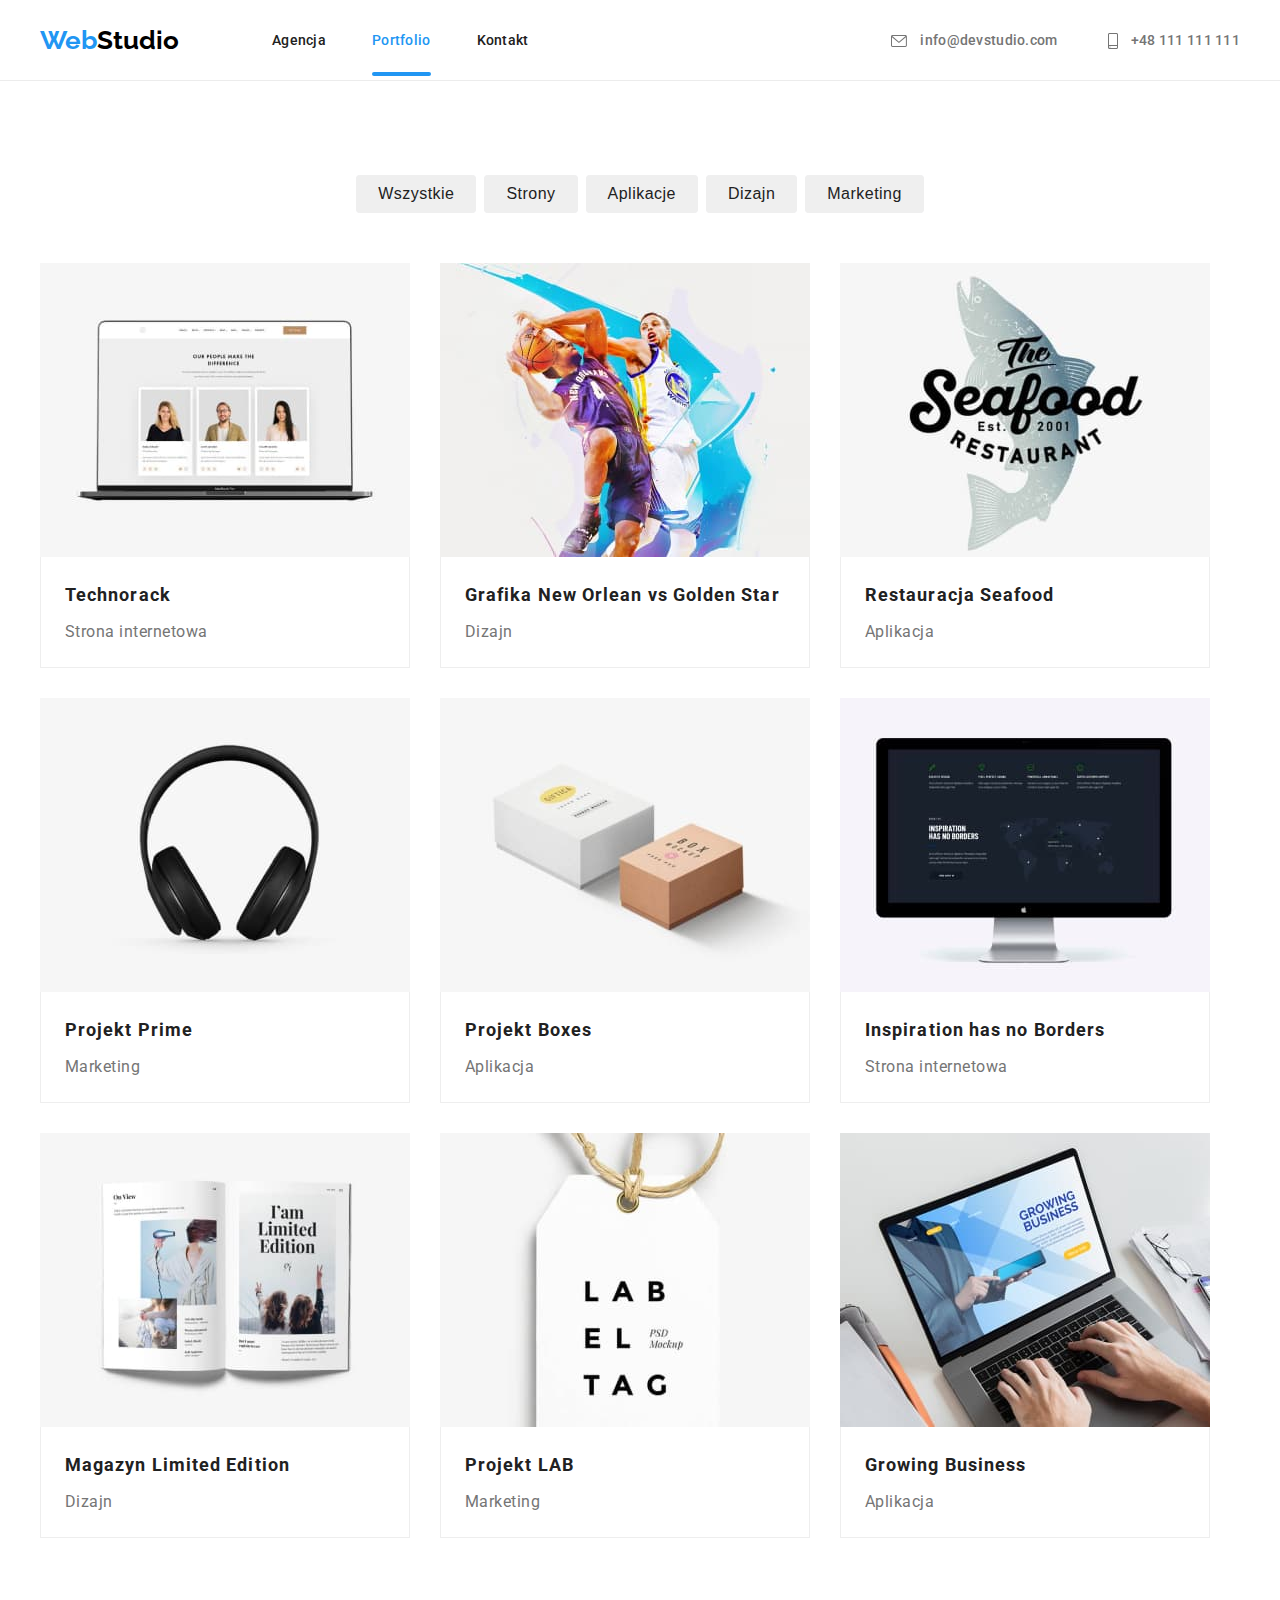
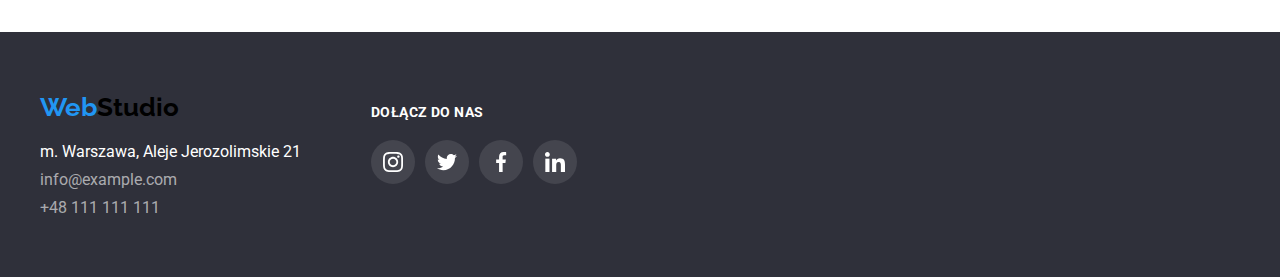
==== portfolio.html @ fb4787fe "Przeniesienie repozytorium." ====
<!DOCTYPE html>
<html lang="en">
  <head>
    <meta charset="UTF-8" />
    <meta http-equiv="X-UA-Compatible" content="IE=edge" />
    <meta name="viewport" content="width=device-width, initial-scale=1.0" />
    <link
      href="https://fonts.googleapis.com/css2?family=Raleway:wght@700&family=Roboto:wght@400;500;700;900&display=swap"
      rel="stylesheet"
    />
    <link rel="stylesheet" href="css/style.css" />
    <title>Portfolio</title>
  </head>
  <body>
    <header class="menu">
      <nav class="wrapper main-menu-container">
        <div class="menu-container">
          <a class="logo" href="index.html"><span class="logo-color">Web</span>Studio</a>
          <ul class="nav-list">
            <li class="nav-list-item">
              <a class="nav-list-item-link" href="index.html">Agencja</a>
            </li>
            <li class="nav-list-item">
              <a class="nav-list-item-link active-link" href="portfolio.html">Portfolio</a>
            </li>
            <li class="nav-list-item">
              <a class="nav-list-item-link" href="contact.html">Kontakt</a>
            </li>
          </ul>
        </div>

        <ul class="contact-list menu-container">
          <li>
            <a class="contact-link" href="mailto:info@devstudio.com"
              ><svg class="contact-icon" width="16px" height="12px">
                <use href="/images/icons.svg#icon-envelope"></use>
              </svg>
              info@devstudio.com
            </a>
          </li>
          <li>
            <a class="contact-link" href="tel:+48111111111"
              ><svg class="contact-icon" width="10px" height="16px">
                <use href="/images/icons.svg#icon-smartphone-2"></use>
              </svg>
              +48 111 111 111
            </a>
          </li>
        </ul>
      </nav>
    </header>
    <main>
      <section class="porfolio-section wrapper">
        <nav>
          <ul class="filters-list-container">
            <li class="filters-item">
              <button class="filters-button" type="button">Wszystkie</button>
            </li>
            <li class="filters-item">
              <button class="filters-button" type="button">Strony</button>
            </li>
            <li class="filters-item">
              <button class="filters-button" type="button">Aplikacje</button>
            </li>
            <li class="filters-item">
              <button class="filters-button" type="button">Dizajn</button>
            </li>
            <li class="filters-item">
              <button class="filters-button" type="button">Marketing</button>
            </li>
          </ul>
        </nav>
        <div class="projects-section">
          <ul class="projects-list-container">
            <li class="projects-list-item">
              <figure class="projects-list-item">
                <div class="projects-image-box">
                  <img
                    class="projects-pic"
                    src="images/portfolio/technocrack.jpg"
                    alt="Website"
                    height="294"
                    width="370"
                  />
                  <div class="projects-image-box-overlay">
                    <p class="projects-list-item-text">
                      Technocrack jest popularną platformą wykorzystywaną do rozpowszechniania
                      koronawirusa. Firmy wykorzystują tę platformę do celów szpiegowskich i ataków
                      na niezabezpieczone serwery konkurencji
                    </p>
                  </div>
                </div>
                <figcaption class="projects-caption">
                  <p class="projects-name">Technorack</p>
                  <p class="projects-description">Strona internetowa</p>
                </figcaption>
              </figure>
            </li>
            <li class="projects-list-item">
              <figure class="projects-list-item">
                <div class="projects-image-box">
                  <img
                    class="projects-pic"
                    src="images/portfolio/newOrlean.jpg"
                    alt="Basketball players"
                    height="294"
                    width="370"
                  />
                  <div class="projects-image-box-overlay">
                    <p class="projects-list-item-text">
                      Technocrack jest popularną platformą wykorzystywaną do rozpowszechniania
                      koronawirusa. Firmy wykorzystują tę platformę do celów szpiegowskich i ataków
                      na niezabezpieczone serwery konkurencji
                    </p>
                  </div>
                </div>
                <figcaption class="projects-caption">
                  <p class="projects-name">Grafika New Orlean vs Golden Star</p>
                  <p class="projects-description">Dizajn</p>
                </figcaption>
              </figure>
            </li>
            <li class="projects-list-item">
              <figure class="projects-list-item">
                <div class="projects-image-box">
                  <img
                    class="projects-pic"
                    src="images/portfolio/seafood.jpg"
                    alt="Restaurant logo"
                    height="294"
                    width="370"
                  />
                  <div class="projects-image-box-overlay">
                    <p class="projects-list-item-text">
                      Technocrack jest popularną platformą wykorzystywaną do rozpowszechniania
                      koronawirusa. Firmy wykorzystują tę platformę do celów szpiegowskich i ataków
                      na niezabezpieczone serwery konkurencji
                    </p>
                  </div>
                </div>
                <figcaption class="projects-caption">
                  <p class="projects-name">Restauracja Seafood</p>
                  <p class="projects-description">Aplikacja</p>
                </figcaption>
              </figure>
            </li>
            <li class="projects-list-item">
              <figure class="projects-list-item">
                <div class="projects-image-box">
                  <img
                    class="projects-pic"
                    src="images/portfolio/prime.jpg"
                    alt="Headphones"
                    height="294"
                    width="370"
                  />
                  <div class="projects-image-box-overlay">
                    <p class="projects-list-item-text">
                      Technocrack jest popularną platformą wykorzystywaną do rozpowszechniania
                      koronawirusa. Firmy wykorzystują tę platformę do celów szpiegowskich i ataków
                      na niezabezpieczone serwery konkurencji
                    </p>
                  </div>
                </div>
                <figcaption class="projects-caption">
                  <p class="projects-name">Projekt Prime</p>
                  <p class="projects-description">Marketing</p>
                </figcaption>
              </figure>
            </li>
            <li class="projects-list-item">
              <figure class="projects-list-item">
                <div class="projects-image-box">
                  <img
                    class="projects-pic"
                    src="images/portfolio/boxes.jpg"
                    alt="Boxes"
                    height="294"
                    width="370"
                  />
                  <div class="projects-image-box-overlay">
                    <p class="projects-list-item-text">
                      Technocrack jest popularną platformą wykorzystywaną do rozpowszechniania
                      koronawirusa. Firmy wykorzystują tę platformę do celów szpiegowskich i ataków
                      na niezabezpieczone serwery konkurencji
                    </p>
                  </div>
                </div>
                <figcaption class="projects-caption">
                  <p class="projects-name">Projekt Boxes</p>
                  <p class="projects-description">Aplikacja</p>
                </figcaption>
              </figure>
            </li>
            <li class="projects-list-item">
              <figure class="projects-list-item">
                <div class="projects-image-box">
                  <img
                    class="projects-pic"
                    src="images/portfolio/noBorders.jpg"
                    alt="Website"
                    height="294"
                    width="370"
                  />
                  <div class="projects-image-box-overlay">
                    <p class="projects-list-item-text">
                      Technocrack jest popularną platformą wykorzystywaną do rozpowszechniania
                      koronawirusa. Firmy wykorzystują tę platformę do celów szpiegowskich i ataków
                      na niezabezpieczone serwery konkurencji
                    </p>
                  </div>
                </div>
                <figcaption class="projects-caption">
                  <p class="projects-name">Inspiration has no Borders</p>
                  <p class="projects-description">Strona internetowa</p>
                </figcaption>
              </figure>
            </li>
            <li class="projects-list-item">
              <figure class="projects-list-item">
                <div class="projects-image-box">
                  <img
                    class="projects-pic"
                    src="images/portfolio/magazyn.jpg"
                    alt="Magazine"
                    height="294"
                    width="370"
                  />
                  <div class="projects-image-box-overlay">
                    <p class="projects-list-item-text">
                      Technocrack jest popularną platformą wykorzystywaną do rozpowszechniania
                      koronawirusa. Firmy wykorzystują tę platformę do celów szpiegowskich i ataków
                      na niezabezpieczone serwery konkurencji
                    </p>
                  </div>
                </div>
                <figcaption class="projects-caption">
                  <p class="projects-name">Magazyn Limited Edition</p>
                  <p class="projects-description">Dizajn</p>
                </figcaption>
              </figure>
            </li>
            <li class="projects-list-item">
              <figure class="projects-list-item">
                <div class="projects-image-box">
                  <img
                    class="projects-pic"
                    src="images/portfolio/lab.jpg"
                    alt="Label tag"
                    height="294"
                    width="370"
                  />
                  <div class="projects-image-box-overlay">
                    <p class="projects-list-item-text">
                      Technocrack jest popularną platformą wykorzystywaną do rozpowszechniania
                      koronawirusa. Firmy wykorzystują tę platformę do celów szpiegowskich i ataków
                      na niezabezpieczone serwery konkurencji
                    </p>
                  </div>
                </div>
                <figcaption class="projects-caption">
                  <p class="projects-name">Projekt LAB</p>
                  <p class="projects-description">Marketing</p>
                </figcaption>
              </figure>
            </li>
            <li class="projects-list-item">
              <figure class="projects-list-item">
                <div class="projects-image-box">
                  <img
                    class="projects-pic"
                    src="images/portfolio/growingBusiness.jpg"
                    alt="App"
                    height="294"
                    width="370"
                  />
                  <div class="projects-image-box-overlay">
                    <p class="projects-list-item-text">
                      Technocrack jest popularną platformą wykorzystywaną do rozpowszechniania
                      koronawirusa. Firmy wykorzystują tę platformę do celów szpiegowskich i ataków
                      na niezabezpieczone serwery konkurencji
                    </p>
                  </div>
                </div>
                <figcaption class="projects-caption">
                  <p class="projects-name">Growing Business</p>
                  <p class="projects-description">Aplikacja</p>
                </figcaption>
              </figure>
            </li>
          </ul>
        </div>
      </section>
    </main>
    <footer class="footer">
      <div class="footer-container wrapper">
        <div class="footer-logo-container">
          <a class="logo" href="index.html"><span class="logo-color">Web</span>Studio</a>
          <address class="footer-address-container">
            <span class="address">m. Warszawa, Aleje Jerozolimskie 21</span>
            <a class="contact" href="mailto:info@example.com"> info@example.com </a>
            <a class="contact" href="tel:+48111111111"> +48 111 111 111 </a>
          </address>
        </div>
        <div>
          <p class="footer-social-icons-header">Dołącz do nas</p>
          <ul class="footer-social-icons-container">
            <li>
              <a href="#" class="footer-social-icon">
                <svg height="20px" width="20px">
                  <use href="images/icons.svg#icon-instagram-2"></use>
                </svg>
              </a>
            </li>
            <li>
              <a href="#" class="footer-social-icon">
                <svg height="20px" width="20px">
                  <use href="images/icons.svg#icon-twitter-1"></use>
                </svg>
              </a>
            </li>
            <li>
              <a href="#" class="footer-social-icon">
                <svg height="20px" width="20px">
                  <use href="images/icons.svg#icon-facebook-1"></use>
                </svg>
              </a>
            </li>
            <li>
              <a href="#" class="footer-social-icon">
                <svg height="20px" width="20px">
                  <use href="images/icons.svg#icon-linkedin-1"></use>
                </svg>
              </a>
            </li>
          </ul>
        </div>
      </div>
    </footer>
  </body>
</html>
---- css/style.css ----
:root {
  --black-color: #000000;
  --blue-color: #2196f3;
  --white-color: #ffffff;
  --white-transparent-color: #ffffff99;
  --background-dark-color: #2f303a;
  --background-gray-color: #f5f4fa;
  --text-color-main: #212121;
  --text-color-secondary: #757575;
  --border-color: #eeeeee;
  --icons-color: #afb1b8;
  --icons-background-color: #ffffff1a;
  --background-transparent: #2f303a66;
  --background-dark-transparent: #2f303acc;
  --background-blue-color: #2196f3e5;
  --transition-set: 250ms cubic-bezier(0.4, 0, 0.2, 1);
}
* {
  margin: 0;
  padding: 0;
}
body {
  font-family: Roboto, Raleway, sans-serif;
  color: var(--text-color-main);
}
.wrapper {
  max-width: 1200px;
  margin: 0 auto;
}
/* header and footer */
.menu {
  border-bottom: 1px solid #ececec;
}
.main-menu-container {
  display: flex;
  justify-content: space-between;
  align-items: center;
  height: 31px;
  padding-top: 24px;
  padding-bottom: 25px;
}

.menu-container {
  display: flex;
  align-items: center;
  margin: 0;
}

.logo {
  text-decoration: none;
  color: var(--black-color);
  font-family: Raleway;
  font-weight: 700;
  font-size: 1.625rem;
}
.logo-color {
  color: var(--blue-color);
}
.nav-list {
  list-style: none;
  display: flex;
  padding: 0;
  gap: 46px;
  margin: 0 0 0 93px;
  align-items: center;
}

.nav-list-item-link {
  position: relative;
  font-weight: 500;
  font-size: 0.875rem;
  line-height: 1.14rem;
  letter-spacing: 0.02em;
  text-decoration: none;
  color: var(--text-color-main);
  transition: color var(--transition-set);
}
.active-link {
  color: var(--blue-color);
}
.active-link::after {
  content: "";
  position: absolute;
  bottom: -28px;
  left: 0;
  width: 100%;
  height: 4px;
  border-radius: 2px;
  background-color: var(--blue-color);
}
.nav-list-item-link:hover,
.nav-list-item-link:focus {
  color: var(--blue-color);
}
.contact {
  text-decoration: none;
  font-style: normal;
  color: var(--white-transparent-color);
  transition: color var(--transition-set);
}
.contact:hover,
.contact:focus {
  color: var(--blue-color);
}

.contact-list {
  list-style: none;
  padding: 0;
  gap: 50px;
}
.contact-link {
  color: var(--text-color-secondary);
  text-decoration: none;
  font-weight: 500;
  font-size: 0.875rem;
  line-height: 1.14rem;
  letter-spacing: 0.02em;
  transition: color var(--transition-set);
}
.contact-icon {
  fill: currentColor;
  vertical-align: middle;
  margin-right: 10px;
  transition: color var(--transition-set);
}

.contact-link:hover,
.contact-link:focus {
  color: var(--blue-color);
}
.address {
  color: var(--white-color);
  font-style: normal;
}
.nav-container {
  display: flex;
}
.contact-container {
  display: flex;
}
.footer-address-container {
  display: flex;
  flex-direction: column;
  justify-content: space-between;
  gap: 9px;
}
.footer {
  background-color: var(--background-dark-color);
}
.footer-container {
  display: flex;
  gap: 70px;
}
.footer-logo-container {
  display: flex;
  flex-direction: column;
  justify-content: space-between;
  gap: 20px;
  padding: 60px 0;
}
.footer-social-icons-header {
  font-style: normal;
  font-weight: 700;
  font-size: 14px;
  line-height: 16px;
  letter-spacing: 0.03em;
  text-transform: uppercase;
  color: var(--white-color);
  padding: 72px 0 20px;
}
.footer-social-icons-container {
  justify-content: space-between;
  list-style: none;
  display: flex;
  gap: 10px;
}
.footer-social-icon {
  height: 20px;
  width: 20px;
  display: block;
  padding: 12px;
  border-radius: 50%;
  fill: var(--white-color);
  background-color: var(--icons-background-color);
  transition: background-color var(--transition-set);
}
.footer-social-icon:hover,
.footer-social-icon:focus,
.footer-social-icon:active {
  background-color: var(--blue-color);
  border-radius: 50%;
  cursor: pointer;
}

/* AGENCJA */

/* main-header- section */
.main-header-section {
  background-color: var(--background-dark-color);
}
.main-header-container {
  gap: 30px;
  padding: 200px 0;
  margin: 0 auto;
  max-width: 1600px;
  display: flex;
  flex-direction: column;
  justify-content: center;
  align-items: center;
  text-align: center;
  background-image: linear-gradient(var(--background-transparent), var(--background-transparent)),
    url("../images/mainHeaderBackground.jpg");
}
.main-header-text {
  font-weight: 900;
  font-size: 2.75rem;
  line-height: 1.36;
  text-align: center;
  letter-spacing: 0.06em;
  text-transform: uppercase;
  color: var(--white-color);
  max-width: 696px;
}
.main-header-button {
  margin: auto;
  background: var(--blue-color);
  font-weight: 700;
  font-size: 1rem;
  line-height: 1.88;
  text-align: center;
  letter-spacing: 0.06em;
  color: var(--white-color);
  cursor: pointer;
  border-radius: 4px;
  border: 0;
  padding: 10px 41px;
}
/* main-description-section */
.main-description-list {
  list-style: none;
  display: flex;
  padding: 86px 0 0;
  margin: 0;
  gap: 30px;
}
.main-description-list-header {
  margin: 0 0 10px;
  font-weight: 700;
  font-size: 0.875rem;
  line-height: 1.14;
  letter-spacing: 0.03em;
  text-transform: uppercase;
}
.main-description-list-text {
  margin: 0;
  font-size: 0.875rem;
  line-height: 1.71;
  letter-spacing: 0.03em;
  color: var(--text-color-secondary);
}

.services-section-list {
  list-style: none;
}
.main-description-icon-box {
  margin: 0 0 30px;
  width: 70px;
  padding: 25px 103.75px;
  border-radius: 4px;
  background-color: var(--background-gray-color);
}

.background-icon {
  fill: var(--background-gray-color);
  border-radius: 4px;
}
/* services-section */

.services-section {
  padding: 94px 0;
}
.services-section-container {
  display: flex;
  padding: 0;
  margin: 0;
  justify-content: space-between;
  gap: 30px;
}
.services-section-header {
  font-weight: 700;
  font-size: 2.25rem;
  line-height: 1.17;
  text-align: center;
  letter-spacing: 0.03em;
  margin-top: 0;
  margin-bottom: 50px;
}
.services-section-item {
  position: relative;
}
.services-section-caption {
  position: absolute;
  padding: 27px 0;
  width: 100%;
  top: 224px;
  background-color: var(--background-dark-transparent);
  font-weight: 700;
  font-size: 14px;
  line-height: 16px;
  text-align: center;
  text-transform: uppercase;
  letter-spacing: 0.03em;
  color: var(--white-color);
}

/* team-section */
.team-section-header {
  font-weight: 700;
  font-size: 2.25rem;
  line-height: 1.17;
  text-align: center;
  letter-spacing: 0.03em;
  padding-top: 94px;
  margin: 0 0 54px 0;
}
.team-section {
  background-color: var(--background-gray-color);
}
.team-section-container {
  display: flex;
  padding: 0 0 94px;
  margin: 0;
  justify-content: space-between;
  list-style: none;
}
.team-section-item {
  margin: auto;
  height: auto;
  width: 270px;
  background: #ffffff;
  box-shadow: 0px 1px 3px rgba(0, 0, 0, 0.12), 0px 1px 1px rgba(0, 0, 0, 0.14),
    0px 2px 1px rgba(0, 0, 0, 0.2);
  border-radius: 0px 0px 4px 4px;
  padding-bottom: ;
}
.team-section-pic {
  vertical-align: middle;
}
.team-section-name {
  font-weight: 500;
  font-size: 1rem;
  line-height: 1.19;
  text-align: center;
  letter-spacing: 0.03em;
  margin: 0;
  padding: 30px 0 0;
}
.team-section-profession {
  font-size: 1rem;
  line-height: 1.19;
  text-align: center;
  letter-spacing: 0.03em;
  color: var(--text-color-secondary);
  margin: 0;
  padding: 10px 0 16px;
}
.team-social-icons-container {
  padding: 0 32px 30px;
  justify-content: space-between;
  list-style: none;
  display: flex;
  gap: 10px;
}
.team-social-icon {
  display: block;
  width: 20px;
  height: 20px;
  padding: 12px;
  border-radius: 50%;
  fill: var(--icons-color);
  transition: background-color var(--transition-set), fill var(--transition-set);
}
.team-social-icon:hover,
.team-social-icon:focus,
.team-social-icon:active {
  fill: var(--white-color);
  background-color: var(--blue-color);
  border-radius: 50%;
  cursor: pointer;
}
/* clients section */

.clients-section-header {
  padding: 94px 0 50px;
  font-weight: 700;
  font-size: 2.25rem;
  line-height: 1.17;
  text-align: center;
  letter-spacing: 0.03em;
}
.clients-section-list {
  list-style: none;
  display: flex;
  justify-content: space-between;
  gap: 30px;
  padding: 0 0 94px;
}
.client-icon {
  display: block;
  fill: var(--icons-color);
  padding: 16px 32px;
  border: 1px solid var(--icons-color);
  border-radius: 4px;
  transition: fill var(--transition-set), border-color var(--transition-set);
}
.client-icon:hover,
.client-iconn:focus,
.client-icon:active {
  fill: var(--blue-color);
  border-color: var(--blue-color);
  cursor: pointer;
}

/* modal */

.is-hidden {
  visibility: hidden;
  opacity: 0;
  pointer-events: none;
  transition: visibility 0.6s, opacity 0.6s;
}

.modal-backdrop {
  position: fixed;
  top: 0;
  left: 0;
  width: 100vw;
  height: 100vh;
  display: flex;
  justify-content: center;
  align-items: center;
  background-color: #00000033;
  z-index: 1;
}

.modal-box {
  position: relative;
  width: 528px;
  height: 581px;
  border-radius: 4px;
  background-color: var(--white-color);
  transition: transform 0.6s;
}

.modal-close-btn {
  position: absolute;
  right: 8px;
  top: 8px;
  padding: 5px;
  border: 1px solid #0000001a;
  border-radius: 50%;
  background-color: var(--white);
  cursor: pointer;
}

.modal-close-btn-x {
  display: block;
}

.modal-backdrop.is-hidden .modal-box {
  transform: scale(0);
}

/* PORTFOLIO */
.porfolio-section {
  padding: 94px 0;
}

.filters-list-container {
  display: flex;
  justify-content: center;
  margin: 0 auto;
  padding: 0;
  gap: 8px;
}
.filters-item {
  list-style: none;
  background: var(--background-gray-color);
  border-radius: 4px;
}
.filters-button {
  border-radius: 4px;
  border-color: var(--background-gray-color);
  font-weight: 500;
  font-size: 1rem;
  line-height: 1.62;
  text-align: center;
  letter-spacing: 0.03em;
  color: var(--text-color-main);
  cursor: pointer;
  border: 0;
  padding: 6px 22px;
  transition: color var(--transition-set), background-color var(--transition-set),
    box-shadow var(--transition-set);
}
.filters-button:hover,
.filters-button:focus {
  background-color: var(--blue-color);
  color: var(--white-color);
  box-shadow: 0px 3px 1px rgba(0, 0, 0, 0.1), 0px 1px 2px rgba(0, 0, 0, 0.08),
    0px 2px 2px rgba(0, 0, 0, 0.12);
}
.projects-section {
  margin-top: 50px;
}
.projects-caption {
  border: 1px solid var(--border-color);
  border-top: 0;
  padding: 20px 24px;
}
.projects-name {
  font-weight: 700;
  font-size: 1.125rem;
  line-height: 2;
  letter-spacing: 0.06em;
  margin: 0 0 4px;
}
.projects-description {
  font-size: 1rem;
  line-height: 1.88;
  letter-spacing: 0.03em;
  color: var(--text-color-secondary);
  margin: 0;
}

.section {
  margin-top: 94px;
  margin-bottom: 94px;
}
.projects-list-container {
  list-style: none;
  display: flex;
  flex-wrap: wrap;
  gap: 30px;
  padding: 0;
  margin: 0;
}
.projects-list-item {
  padding: 0;
  margin: 0;
}
.projects-image-box {
  position: relative;
  overflow: hidden;
}
.projects-image-box-overlay {
  position: absolute;
  top: 0;
  left: 0;
  width: 100%;
  height: 100%;
  background: var(--background-blue-color);
  transform: translateY(101%);
  transition: var(--transition-set);
}

.projects-list-item-text {
  padding: 49px 45px 49px 24px;
  font-style: normal;
  font-weight: 400;
  font-size: 18px;
  line-height: 28px;
  letter-spacing: 0.03em;
  color: var(--white-color);
}
.projects-list-item:hover .projects-image-box-overlay {
  transform: translateY(0);
}
.projects-list-item:hover,
.projects-list-item:focus {
  box-shadow: 0px 1px 1px rgba(0, 0, 0, 0.12), 0px 4px 4px rgba(0, 0, 0, 0.06),
    1px 4px 6px rgba(0, 0, 0, 0.16);
  cursor: pointer;
}

.projects-pic {
  vertical-align: middle;
}
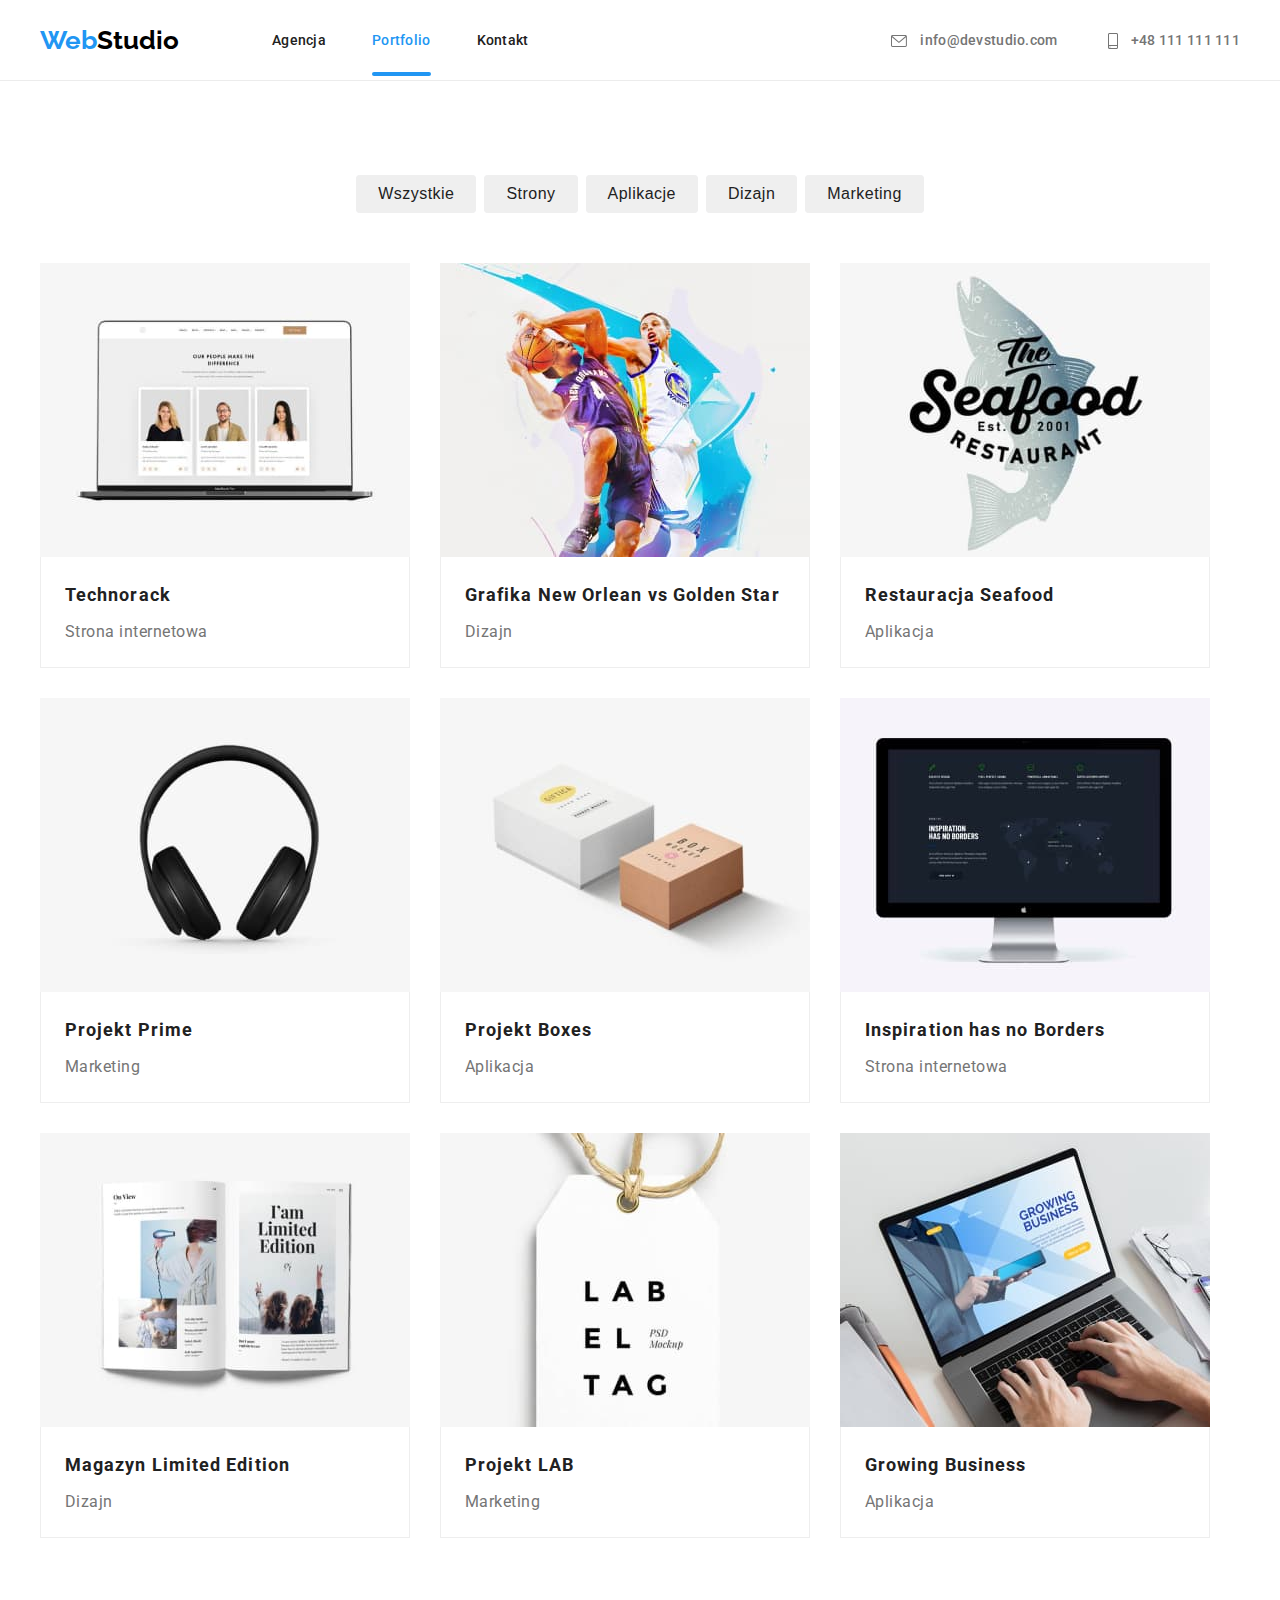
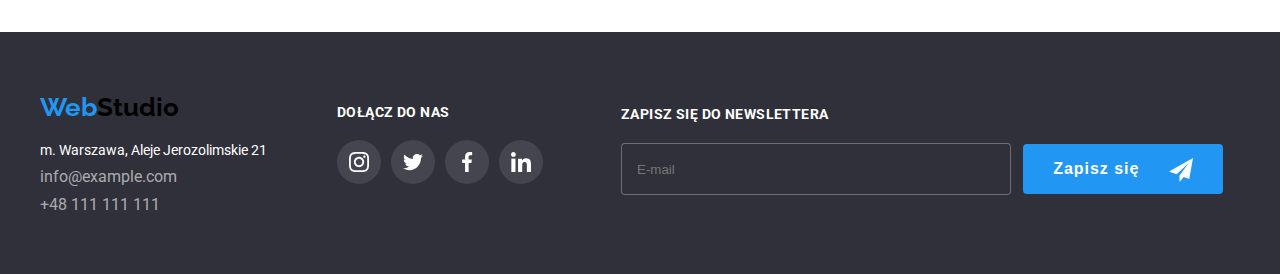
==== commit 701ffed9: "Dodanie formularzy w footer i modal-box" ====
--- a/portfolio.html
+++ b/portfolio.html
@@ -302,8 +302,8 @@
             <a class="contact" href="tel:+48111111111"> +48 111 111 111 </a>
           </address>
         </div>
-        <div>
-          <p class="footer-social-icons-header">Dołącz do nas</p>
+        <div class="social-wrapper">
+          <p class="footer-social-text">Dołącz do nas</p>
           <ul class="footer-social-icons-container">
             <li>
               <a href="#" class="footer-social-icon">
@@ -335,7 +335,18 @@
             </li>
           </ul>
         </div>
-      </div>
+        <form class="newslatter-wrapper">
+          <label for="newslatter-input" class="footer-text">Zapisz się do newslettera</label>
+          <div class="newslatter-container">
+            <input class="newslatter-input" id="newslatter-input" name="email" type="email" placeholder="E-mail">
+            <button type="submit" class="newslatter-button"> Zapisz się
+              <svg class="newslatter-icon" width="24px" height="24px">
+                <use href="/images/icons.svg#icon-icon-send"></use>
+              </svg>
+            </button>
+          </div>
+        </div>
+      </form>
     </footer>
   </body>
 </html>
--- a/css/style.css
+++ b/css/style.css
@@ -7,7 +7,11 @@
   --background-gray-color: #f5f4fa;
   --text-color-main: #212121;
   --text-color-secondary: #757575;
-  --border-color: #eeeeee;
+  --border-gray-color: #ffffff4d;
+  --border-white-color: #eeeeee;
+  --modal-border-color: #21212133;
+  --modal-border-shadow: #00000026;
+  --placeholder-color: #75757580;
   --icons-color: #afb1b8;
   --icons-background-color: #ffffff1a;
   --background-transparent: #2f303a66;
@@ -131,6 +135,7 @@
 .address {
   color: var(--white-color);
   font-style: normal;
+  font-size: 14px;
 }
 .nav-container {
   display: flex;
@@ -149,7 +154,6 @@
 }
 .footer-container {
   display: flex;
-  gap: 70px;
 }
 .footer-logo-container {
   display: flex;
@@ -158,7 +162,10 @@
   gap: 20px;
   padding: 60px 0;
 }
-.footer-social-icons-header {
+.social-wrapper {
+  margin-left: 70px;
+}
+.footer-social-text {
   font-style: normal;
   font-weight: 700;
   font-size: 14px;
@@ -191,6 +198,60 @@
   border-radius: 50%;
   cursor: pointer;
 }
+.newslatter-wrapper {
+  margin-left: 78px;
+  padding: 72px 0 0;
+}
+.footer-text {
+  font-style: normal;
+  font-weight: 700;
+  font-size: 14px;
+  line-height: 16px;
+  letter-spacing: 0.03em;
+  text-transform: uppercase;
+  color: var(--white-color);
+}
+.newslatter-container {
+  padding-top: 20px;
+  display: flex;
+  align-items: center;
+  gap: 12px;
+}
+
+.newslatter-input {
+  padding: 0 15px;
+  width: 358px;
+  height: 50px;
+  color: var(--white-color);
+  border: 1px solid var(--border-gray-color);
+  border-radius: 4px;
+  background-color: var(--background-dark-color);
+  outline: 0;
+}
+.newsletter-input::placeholder {
+  font-size: 16px;
+  color: var(--white-transparent-color);
+}
+
+.newslatter-button {
+  padding: 10px 0;
+  width: 200px;
+  background: var(--blue-color);
+  font-weight: 700;
+  font-size: 1rem;
+  line-height: 1.88;
+  text-align: center;
+  letter-spacing: 0.06em;
+  color: var(--white-color);
+  cursor: pointer;
+  border-radius: 4px;
+  border: 0;
+}
+.newslatter-icon {
+  margin-left: 24px;
+  vertical-align: middle;
+  fill: currentcolor;
+}
 
 /* AGENCJA */
 
@@ -421,7 +482,7 @@
   cursor: pointer;
 }
 
-/* modal */
+/* MODAL */
 
 .is-hidden {
   visibility: hidden;
@@ -470,7 +531,136 @@
 .modal-backdrop.is-hidden .modal-box {
   transform: scale(0);
 }
-
+.modal-wrapper {
+  max-width: 448px;
+  margin: 0 auto;
+}
+
+.modal-header {
+  margin: 40px 0 12px;
+  font-weight: 700;
+  font-size: 20px;
+  line-height: 23px;
+  text-align: center;
+  letter-spacing: 0.03em;
+  color: var(--text-color-main);
+}
+.modal-form-box {
+  position: relative;
+  margin-bottom: 10px;
+}
+.modal-form-label {
+  margin-bottom: 4px;
+  font-size: 12px;
+  line-height: 14px;
+  letter-spacing: 0.01em;
+  color: var(--text-color-secondary);
+}
+
+.modal-form-input {
+  box-sizing: border-box;
+  padding: 12px 16px 12px 42px;
+  font-size: 16px;
+  color: var(--text-color-main);
+  border: 1px solid var(--modal-border-color);
+  border-radius: 4px;
+  width: 100%;
+  outline: 0;
+  transition: border-color var(--transition-set);
+}
+.modal-form-textarea:focus,
+.modal-form-textarea:hover,
+.modal-form-input:hover,
+.modal-form-input:focus {
+  border-color: var(--blue-color);
+}
+.modal-form-input:hover + .modal-form-icon,
+.modal-form-input:focus + .modal-form-icon {
+  fill: var(--blue-color);
+}
+
+.modal-form-textarea {
+  width: 100%;
+  height: 120px;
+  box-sizing: border-box;
+  padding: 12px 16px;
+  color: var(--text-color-main);
+  border: 1px solid var(--modal-border-color);
+  border-radius: 4px;
+  width: 100%;
+  resize: none;
+  margin-bottom: 20px;
+  outline: 0;
+  transition: border-color var(--transition-set);
+}
+.modal-form-textarea::placeholder {
+  font-size: 12px;
+  letter-spacing: 0.01em;
+  color: var(--placeholder-color);
+}
+
+.modal-form-icon {
+  position: absolute;
+  left: 15px;
+  top: 14px;
+  fill: var(--text-color-main);
+  transition: fill var(--transition-set);
+}
+.modal-form-agreement-box {
+  position: relative;
+}
+.modal-form-agreement-checkbox {
+  margin-right: 9px;
+  appearance: none;
+  width: 16px;
+  height: 15px;
+  border: 2px solid var(--text-color-main);
+  border-radius: 2px;
+  transition: background-color var(--transition-set), border-color var(--transition-set);
+}
+.modal-form-agreement-checkbox:checked {
+  background-color: var(--blue-color);
+  border-color: var(--blue-color);
+}
+.modal-form-policy-agreement-label {
+  display: flex;
+  align-items: center;
+  position: relative;
+  padding-left: 14px;
+  font-size: 14px;
+  line-height: 24px;
+  letter-spacing: 0.03em;
+  color: var(--text-color-secondary);
+  margin-bottom: 30px;
+}
+.modal-form-agreement-custom-checkbox {
+  position: absolute;
+  top: 7px;
+  left: 15px;
+  opacity: 1;
+  fill: var(--white-color);
+}
+.modal-form-link {
+  text-decoration: underline;
+  color: var(--blue-color);
+  padding: 0 3px;
+}
+.modal-form-button {
+  display: block;
+  margin: 0 auto;
+  background: var(--blue-color);
+  font-weight: 700;
+  font-size: 1rem;
+  line-height: 1.88;
+  text-align: center;
+  letter-spacing: 0.06em;
+  color: var(--white-color);
+  cursor: pointer;
+  border-radius: 4px;
+  border: 0;
+  padding: 10px 76px;
+  box-shadow: 0px 4px 4px var(--modal-border-color);
+}
 /* PORTFOLIO */
 .porfolio-section {
   padding: 94px 0;
@@ -514,7 +704,7 @@
   margin-top: 50px;
 }
 .projects-caption {
-  border: 1px solid var(--border-color);
+  border: 1px solid var(--border-white-color);
   border-top: 0;
   padding: 20px 24px;
 }
